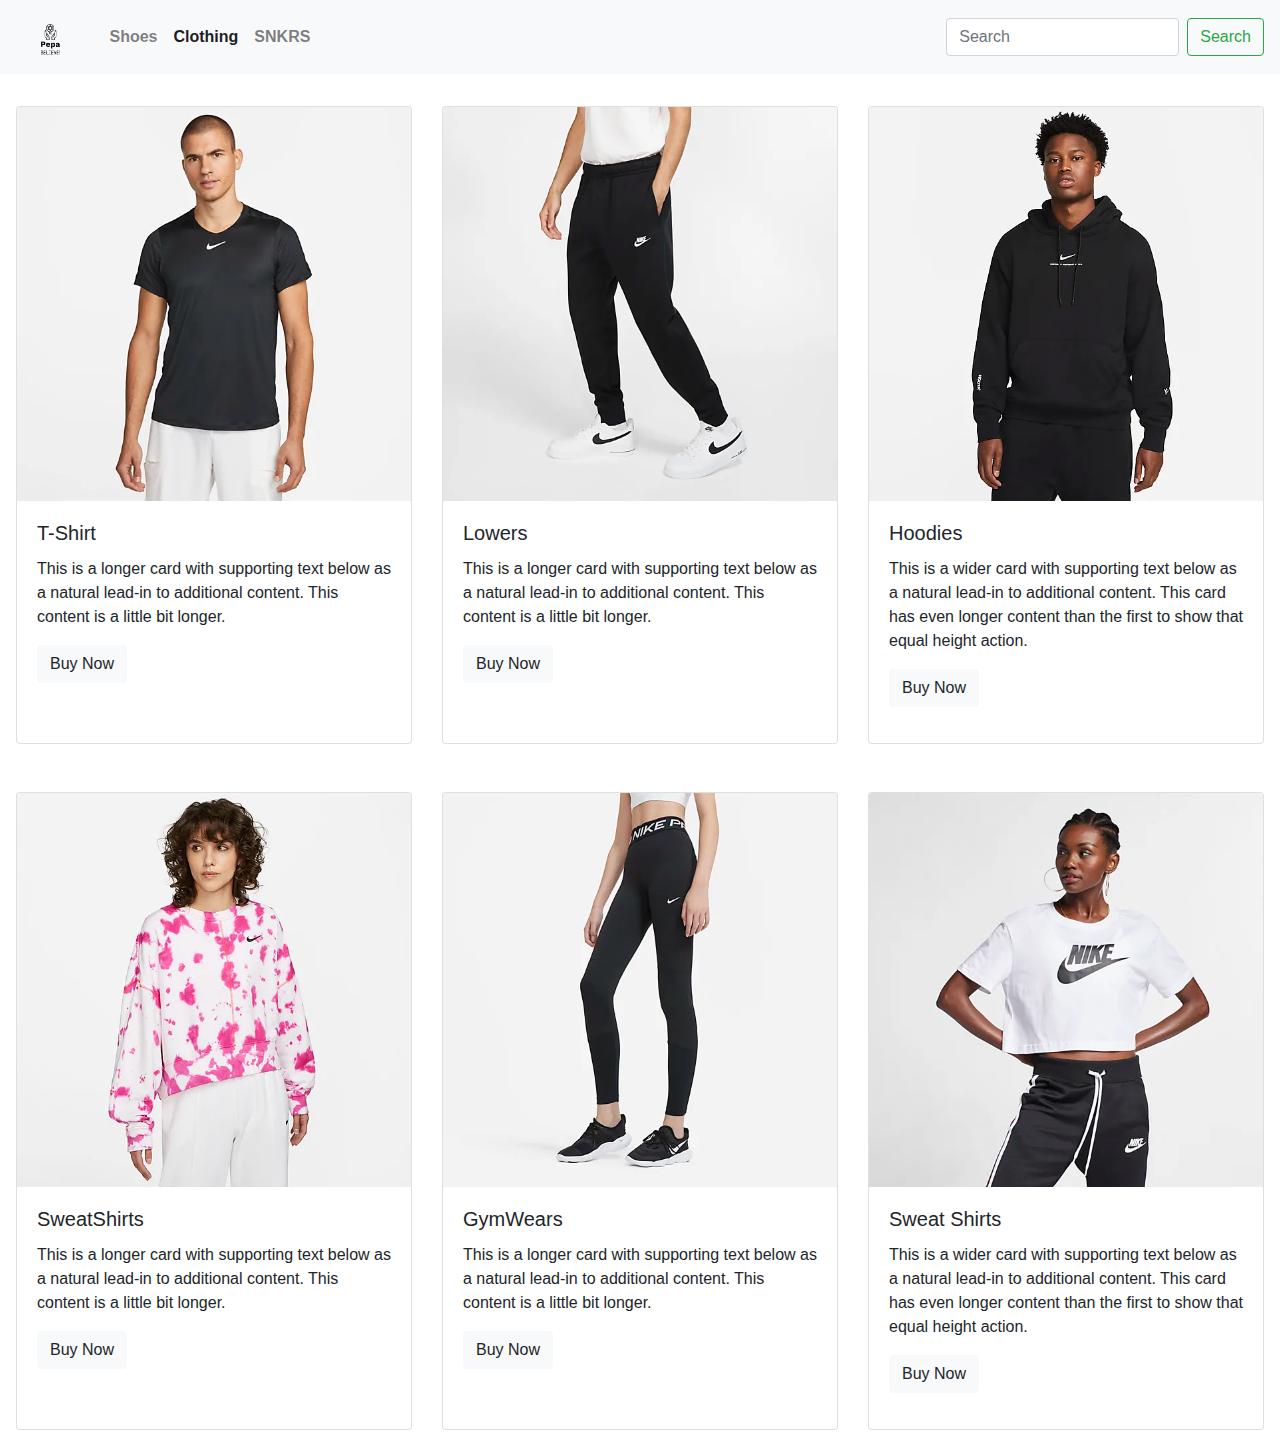
==== clothing.html @ b585fa3a "huehue" ====
<!DOCTYPE html>
<html lang="en">

<head>
    <meta charset="UTF-8">
    <meta http-equiv="X-UA-Compatible" content="IE=edge">
    <meta name="viewport" content="width=device-width, initial-scale=1.0">
    <link rel="stylesheet" href="style.css">
    <link rel="stylesheet" href="utils.css">
    <title>Clothing Section</title>
    <link rel="stylesheet" href="https://cdn.jsdelivr.net/npm/bootstrap@4.0.0/dist/css/bootstrap.min.css"
        integrity="sha384-Gn5384xqQ1aoWXA+058RXPxPg6fy4IWvTNh0E263XmFcJlSAwiGgFAW/dAiS6JXm" crossorigin="anonymous">
</head>

<body>
    <nav class="navbar navbar-expand-lg navbar-light bg-light">
        <a class="navbar-brand" href="#"><img id="logo"
                src="./images /logo/pepa-low-resolution-logo-black-on-transparent-background.png" alt=""></a>
        <button class="navbar-toggler" type="button" data-toggle="collapse" data-target="#navbarTogglerDemo02"
            aria-controls="navbarTogglerDemo02" aria-expanded="false" aria-label="Toggle navigation">
            <span class="navbar-toggler-icon"></span>
        </button>

        <div class="collapse navbar-collapse" id="navbarTogglerDemo02">
            <ul class="navbar-nav mr-auto mt-2 mt-lg-0">
                <li class="nav-item ">
                    <a class="nav-link" href="index.html"><b>Shoes </b> </a>
                </li>
                <li class="nav-item active">
                    <a class="nav-link" href="#"><b>Clothing</b><span class="sr-only">(current)</span> </a>
                </li>
                <li class="nav-item">
                    <a class="nav-link " href="#"><b>SNKRS</b></a>
                </li>
            </ul>
            <form id="sb" class="form-inline my-2 my-lg-0">
                <input class="form-control mr-sm-2" type="search" placeholder="Search">
                <button class="btn btn-outline-success my-2 my-sm-0" type="submit">Search</button>
            </form>
        </div>
    </nav>
    <div class="shoesection flex">


        <div class="card-deck">
            <div class="card">
                <img class="card-img-top" src="./images /clothing/t1.webp" alt="Card image cap">
                <div class="card-body">
                    <h5 class="card-title">T-Shirt</h5>
                    <p class="card-text">This is a longer card with supporting text below as a natural lead-in to
                        additional content. This content is a little bit longer.
                    </p>
                    <p><a href="https://www.nike.com/in/w/jordan-1-shoes-4fokyzy7ok">
                            <button id="s1" type="button" class="btn btn-light">Buy Now</button>
                        </a></p>

                </div>
            </div>
            <div class="card">
                <img class="card-img-top" src="./images /clothing/t2.webp" alt="Card image cap">
                <div class="card-body flex">
                    
                        <h5 class="card-title">Lowers</h5>
                   
                    
                        <p id="para2" class="card-text">This is a longer card with supporting text below as a   natural lead-in to
                            additional content. This content is a little bit longer.
                        </p>
                    

                    
                        <p>
                            <a href="https://www.nike.com/in/w/jordan-1-shoes-4fokyzy7ok">
                                <button id="b2" type="button" class="btn btn-light">Buy Now</button>
                            </a>
                        </p>
                </div>
            </div>
            <div class="card">
                <img class="card-img-top" src="../images /clothing/t3.webp" alt="Card image cap">
                <div class="card-body">
                    <h5 class="card-title">Hoodies </h5>
                    <p class="card-text">This is a wider card with supporting text below as a natural lead-in to
                        additional content. This card has even longer content than the first to show that equal height
                        action.
                    </p>
                    <p><a href="https://www.nike.com/in/w/jordan-1-shoes-4fokyzy7ok">
                            <button type="button" class="btn btn-light">Buy Now</button>
                        </a></p>

                </div>
            </div>
        </div>

        <div class="card-deck">
            <div class="card">
                <img class="card-img-top" src="./images /clothing/t4.webp" alt="Card image cap">
                <div class="card-body">
                    <h5 class="card-title">SweatShirts</h5>
                    <p class="card-text">This is a longer card with supporting text below as a natural lead-in to
                        additional content. This content is a little bit longer.
                    </p>
                    <p><a href="https://www.nike.com/in/w/jordan-1-shoes-4fokyzy7ok">
                            <button type="button" class="btn btn-light">Buy Now</button>
                        </a></p>

                </div>
            </div>
            <div class="card">
                <img class="card-img-top" src="./images /clothing/t5.webp" alt="Card image cap">
                <div class="card-body">
                    <h5 class="card-title">GymWears</h5>
                    <p class="card-text">This is a longer card with supporting text below as a natural lead-in to
                        additional content. This content is a little bit longer.
                    </p>
                    <p><a href="https://www.nike.com/in/w/jordan-1-shoes-4fokyzy7ok">
                            <button type="button" class="btn btn-light">Buy Now</button>
                        </a></p>

                </div>
            </div>
            <div class="card">
                <img class="card-img-top" src="./images /clothing/t6.webp" alt="Card image cap">
                <div class="card-body">
                    <h5 class="card-title">Sweat Shirts </h5>
                    <p class="card-text">This is a wider card with supporting text below as a natural lead-in to
                        additional content. This card has even longer content than the first to show that equal height
                        action.
                    </p>
                    <p><a href="https://www.nike.com/in/w/jordan-1-shoes-4fokyzy7ok">
                            <button type="button" class="btn btn-light">Buy Now</button>
                        </a></p>

                </div>
            </div>
        </div>



    </div>




</body>


<script src="https://code.jquery.com/jquery-3.2.1.slim.min.js"
    integrity="sha384-KJ3o2DKtIkvYIK3UENzmM7KCkRr/rE9/Qpg6aAZGJwFDMVNA/GpGFF93hXpG5KkN"
    crossorigin="anonymous"></script>
<script src="https://cdn.jsdelivr.net/npm/popper.js@1.12.9/dist/umd/popper.min.js"
    integrity="sha384-ApNbgh9B+Y1QKtv3Rn7W3mgPxhU9K/ScQsAP7hUibX39j7fakFPskvXusvfa0b4Q"
    crossorigin="anonymous"></script>
<script src="https://cdn.jsdelivr.net/npm/bootstrap@4.0.0/dist/js/bootstrap.min.js"
    integrity="sha384-JZR6Spejh4U02d8jOt6vLEHfe/JQGiRRSQQxSfFWpi1MquVdAyjUar5+76PVCmYl"
    crossorigin="anonymous"></script>

</html>
---- style.css ----
#logo
{
    height: 3rem;
}
.card-deck
{
    margin-top: 1rem;
    padding: 1rem;
    /* height: 37rem; */
    
}
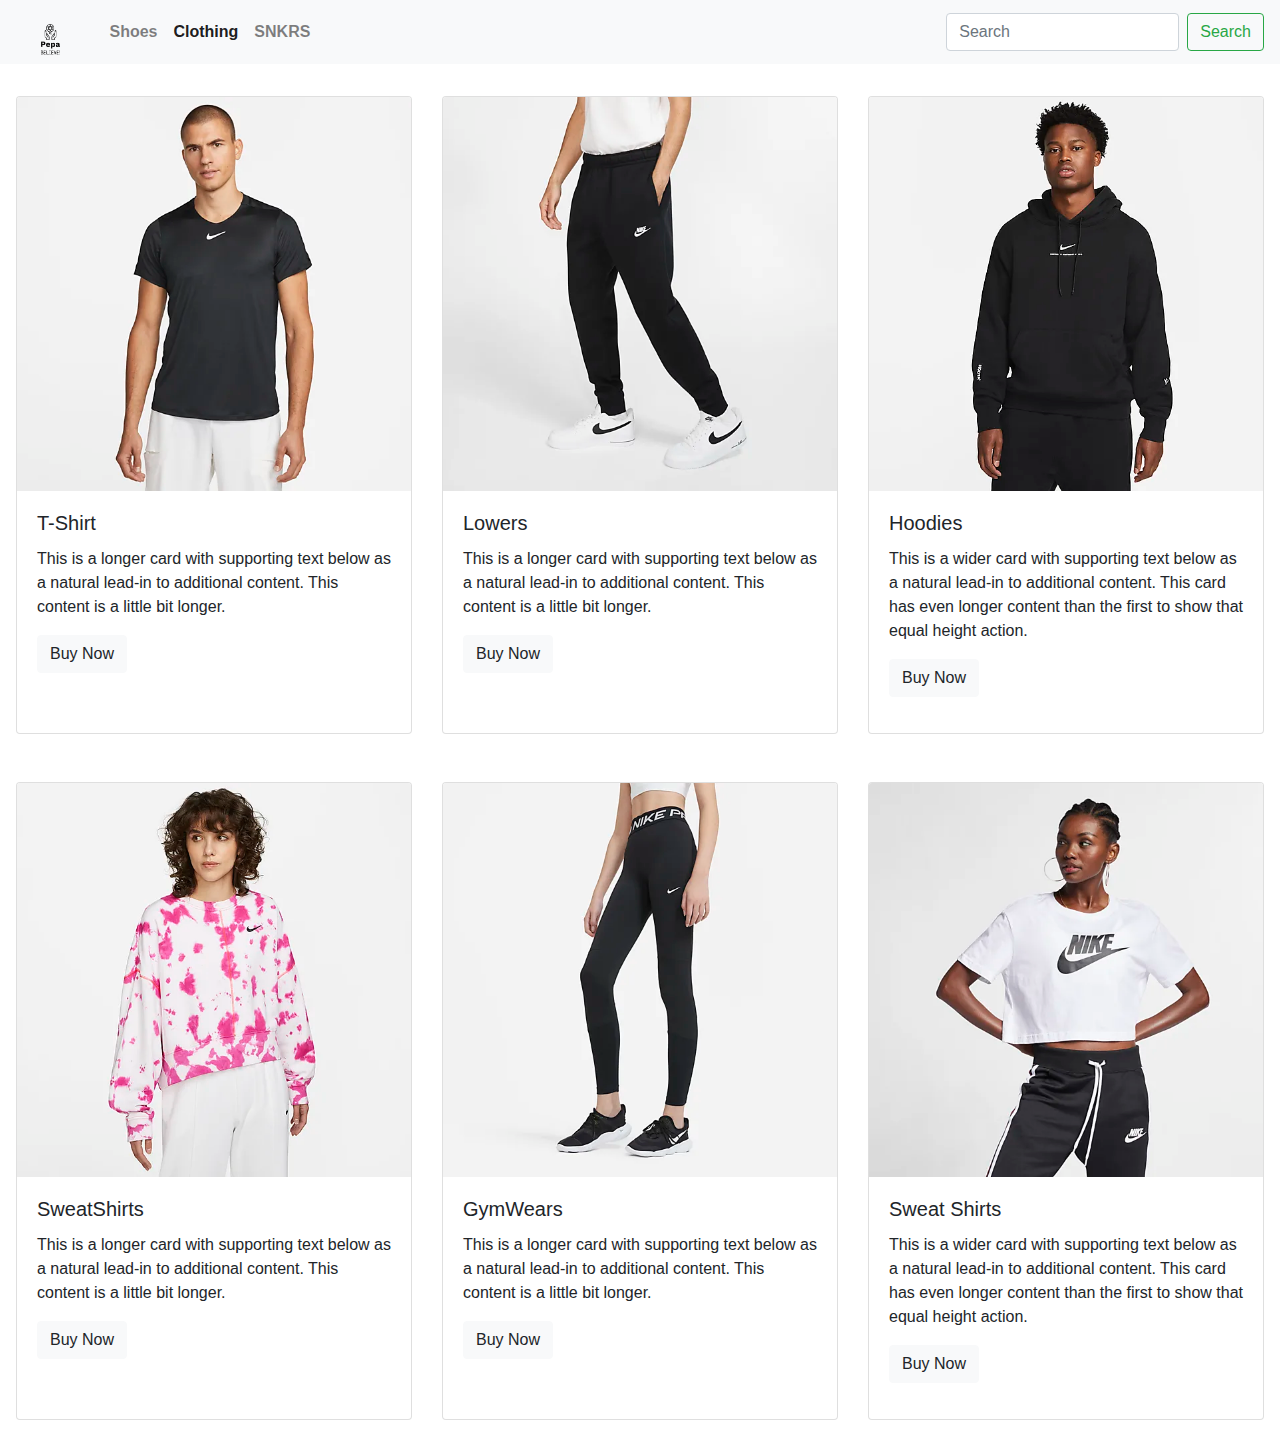
==== commit be7307cd: "added css inline tags" ====
--- a/clothing.html
+++ b/clothing.html
@@ -14,7 +14,7 @@
 
 <body>
     <nav class="navbar navbar-expand-lg navbar-light bg-light">
-        <a class="navbar-brand" href="#"><img id="logo"
+        <a class="navbar-brand" href="#" style="height:3rem;"><img id="logo"
                 src="./images /logo/pepa-low-resolution-logo-black-on-transparent-background.png" alt=""></a>
         <button class="navbar-toggler" type="button" data-toggle="collapse" data-target="#navbarTogglerDemo02"
             aria-controls="navbarTogglerDemo02" aria-expanded="false" aria-label="Toggle navigation">
@@ -42,7 +42,8 @@
     <div class="shoesection flex">
 
 
-        <div class="card-deck">
+        <div class="card-deck" style="margin-top:1rem; padding: 1rem;">
+            
             <div class="card">
                 <img class="card-img-top" src="./images /clothing/t1.webp" alt="Card image cap">
                 <div class="card-body">
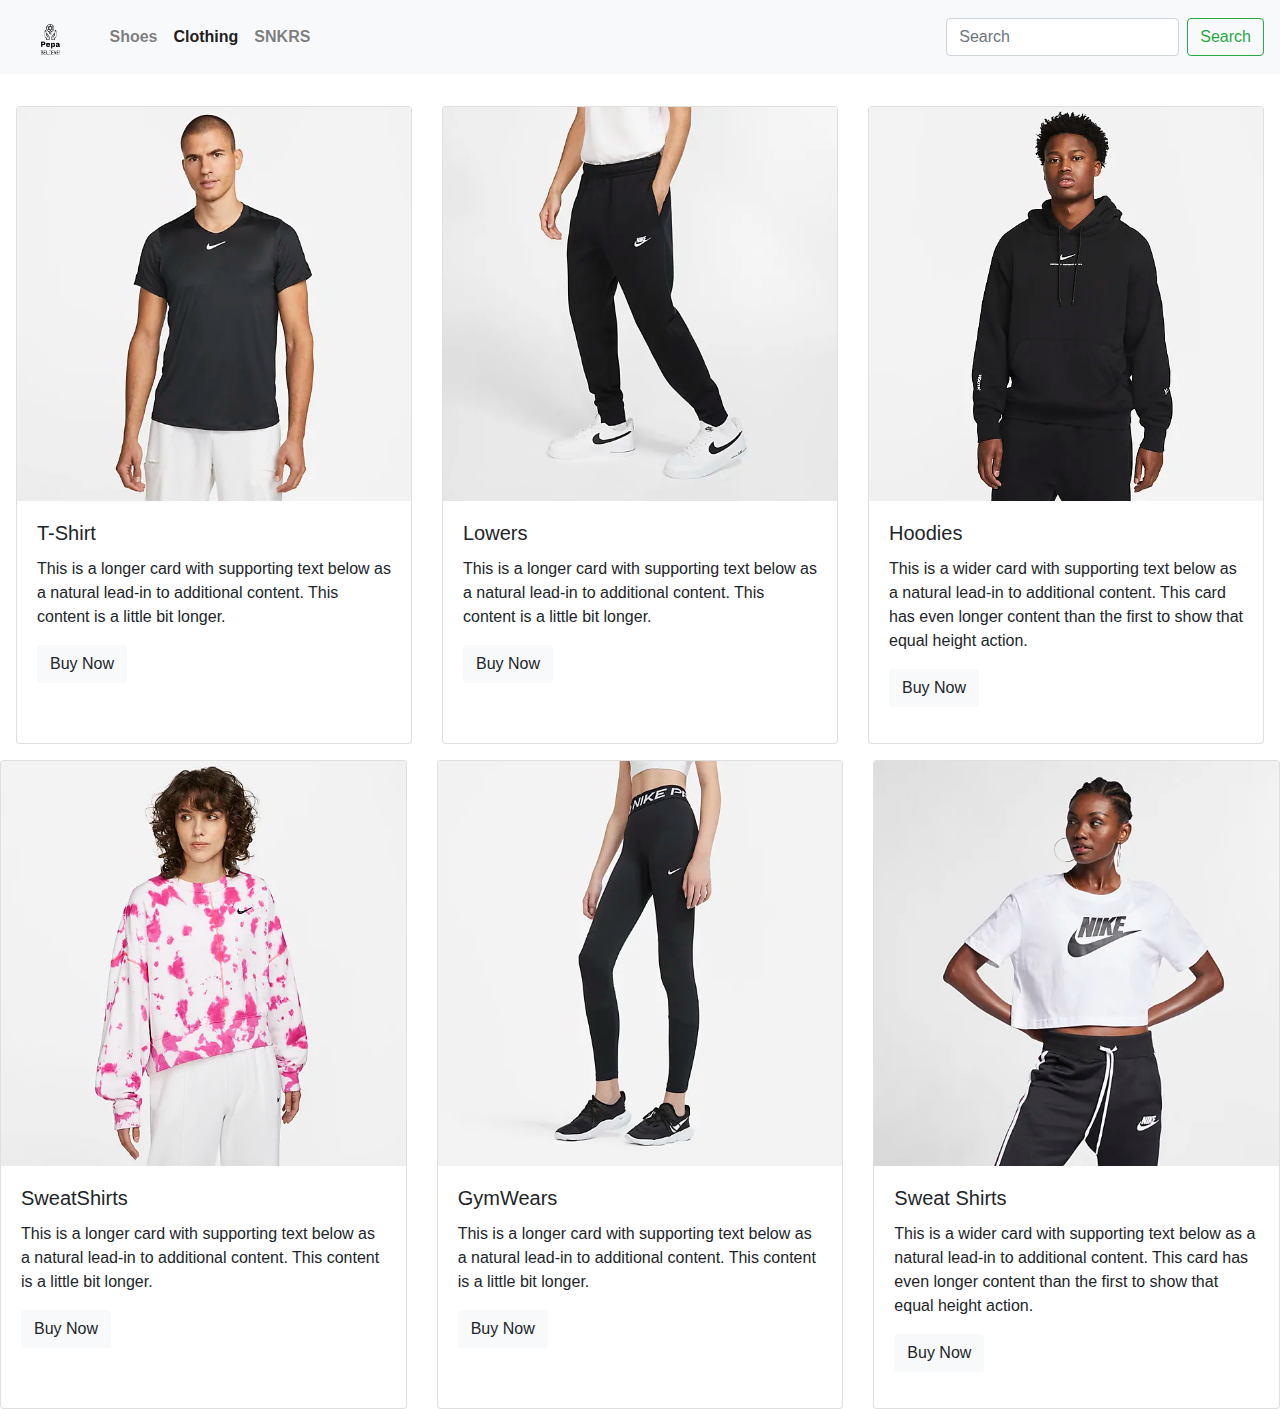
==== commit 2c80c303: "added transactions page and added buttons access" ====
--- a/clothing.html
+++ b/clothing.html
@@ -5,8 +5,7 @@
     <meta charset="UTF-8">
     <meta http-equiv="X-UA-Compatible" content="IE=edge">
     <meta name="viewport" content="width=device-width, initial-scale=1.0">
-    <link rel="stylesheet" href="style.css">
-    <link rel="stylesheet" href="utils.css">
+
     <title>Clothing Section</title>
     <link rel="stylesheet" href="https://cdn.jsdelivr.net/npm/bootstrap@4.0.0/dist/css/bootstrap.min.css"
         integrity="sha384-Gn5384xqQ1aoWXA+058RXPxPg6fy4IWvTNh0E263XmFcJlSAwiGgFAW/dAiS6JXm" crossorigin="anonymous">
@@ -14,7 +13,7 @@
 
 <body>
     <nav class="navbar navbar-expand-lg navbar-light bg-light">
-        <a class="navbar-brand" href="#" style="height:3rem;"><img id="logo"
+        <a class="navbar-brand" href="index.html"><img style="height:3rem;" id="logo"
                 src="./images /logo/pepa-low-resolution-logo-black-on-transparent-background.png" alt=""></a>
         <button class="navbar-toggler" type="button" data-toggle="collapse" data-target="#navbarTogglerDemo02"
             aria-controls="navbarTogglerDemo02" aria-expanded="false" aria-label="Toggle navigation">
@@ -23,14 +22,14 @@
 
         <div class="collapse navbar-collapse" id="navbarTogglerDemo02">
             <ul class="navbar-nav mr-auto mt-2 mt-lg-0">
-                <li class="nav-item ">
-                    <a class="nav-link" href="index.html"><b>Shoes </b> </a>
+                <li class="nav-item">
+                    <a class="nav-link" href="index.html"><b>Shoes </b></a>
                 </li>
                 <li class="nav-item active">
-                    <a class="nav-link" href="#"><b>Clothing</b><span class="sr-only">(current)</span> </a>
+                    <a class="nav-link" href="clothing.html"><b>Clothing</b> <span class="sr-only">(current)</span> </a>
                 </li>
                 <li class="nav-item">
-                    <a class="nav-link " href="#"><b>SNKRS</b></a>
+                    <a class="nav-link" href="#"><b>SNKRS</b></a>
                 </li>
             </ul>
             <form id="sb" class="form-inline my-2 my-lg-0">
